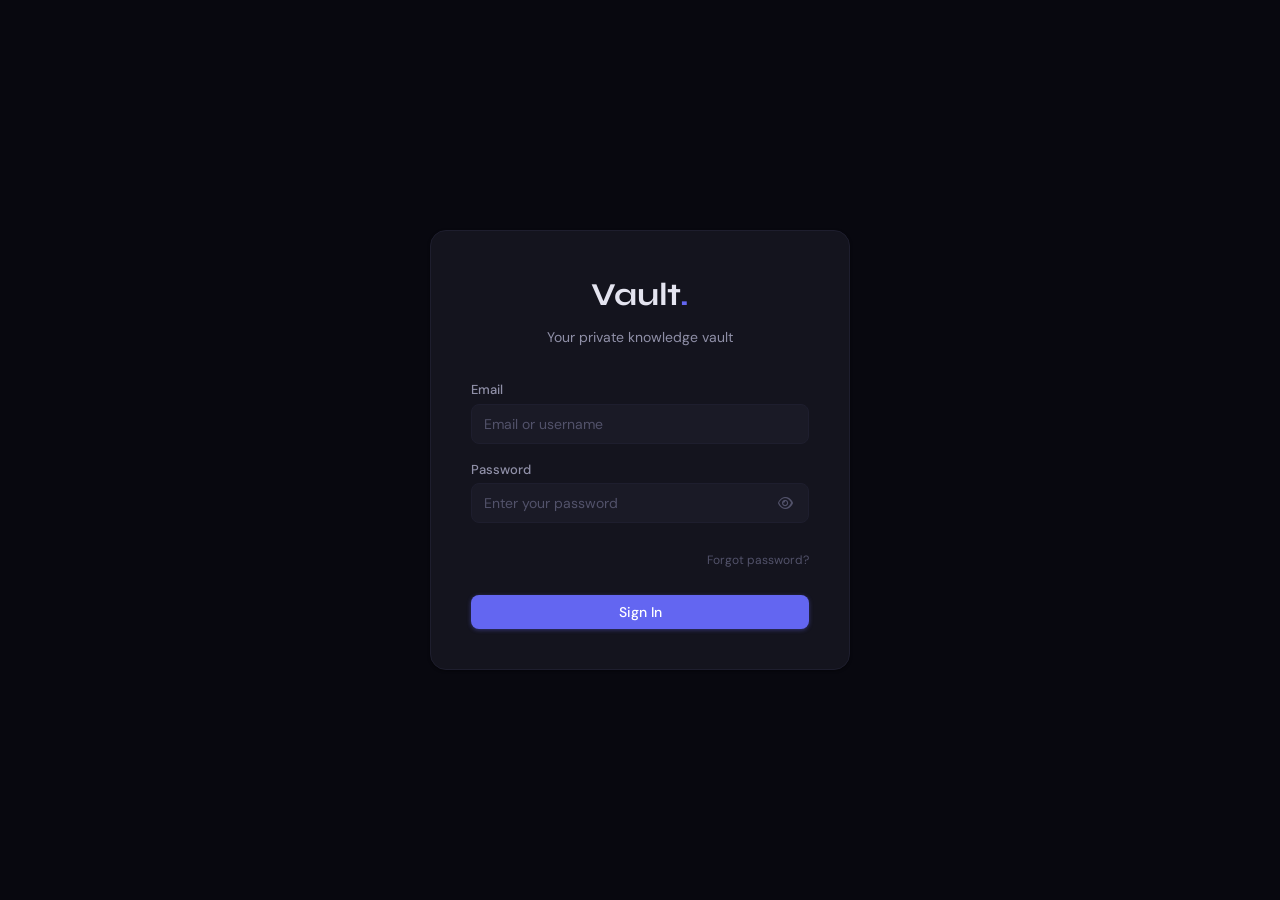
==== index.html @ 1253b1e6 "🎉 Initial commit: AI Bookmark Vault - Cloudflare Worker backend with JWT auth, D1 database, AI proce" ====
<!DOCTYPE html>
<html lang="en" data-theme="dark">
<head>
  <meta charset="UTF-8" />
  <meta name="viewport" content="width=device-width, initial-scale=1.0" />
  <title>Vault — Sign In</title>

  <!-- Font Awesome -->
  <link rel="stylesheet" href="https://cdnjs.cloudflare.com/ajax/libs/font-awesome/6.5.1/css/all.min.css" />

  <!-- AOS CSS -->
  <link rel="stylesheet" href="https://unpkg.com/aos@2.3.1/dist/aos.css" />

  <!-- Custom Styles -->
  <link rel="stylesheet" href="css/styles.css" />

  <!-- Google Fonts -->
  <style>
    @import url('https://fonts.googleapis.com/css2?family=Syne:wght@400;500;600;700;800&family=DM+Sans:ital,wght@0,400;0,500;0,700;1,400&family=JetBrains+Mono:wght@400&display=swap');

    .spinner {
      width: 18px;
      height: 18px;
      border: 2px solid rgba(255, 255, 255, 0.3);
      border-top-color: white;
      border-radius: 50%;
      animation: spin 0.6s linear infinite;
    }

    @keyframes spin {
      to { transform: rotate(360deg); }
    }

    @keyframes shake {
      0%, 100% { transform: translateX(0); }
      10%, 30%, 50%, 70%, 90% { transform: translateX(-5px); }
      20%, 40%, 60%, 80% { transform: translateX(5px); }
    }

    .shake {
      animation: shake 0.5s ease-in-out;
    }

    .input-wrapper {
      position: relative;
    }
  </style>
</head>
<body class="login-page">
  <div class="login-card" data-aos="fade-up" data-aos-duration="600">
    <!-- Logo -->
    <div class="login-logo">
      <div class="logo-text">
        Vault<span class="logo-dot">.</span>
      </div>
      <p class="logo-sub">Your private knowledge vault</p>
    </div>

    <!-- Error Message -->
    <div id="errorMessage" class="login-error">
      <i class="fas fa-exclamation-circle"></i>
      <span id="errorText"></span>
    </div>

    <!-- Login Form -->
    <form id="loginForm" autocomplete="on">
      <!-- Email -->
      <div class="mb-4">
        <label for="email" class="form-label">Email</label>
        <input
          type="text"
          id="email"
          class="form-input"
          placeholder="Email or username"
          autocomplete="email"
          required
        />
      </div>

      <!-- Password -->
      <div class="mb-6">
        <label for="password" class="form-label">Password</label>
        <div class="input-wrapper">
          <input
            type="password"
            id="password"
            class="form-input"
            style="padding-right: 40px;"
            placeholder="Enter your password"
            autocomplete="current-password"
            required
          />
          <button type="button" class="password-toggle" id="togglePassword" tabindex="-1"
            style="position: absolute; right: 12px; top: 50%; transform: translateY(-50%); background: none; border: none; color: var(--text-muted); cursor: pointer; padding: 4px; transition: color 0.2s;">
            <i class="far fa-eye" id="toggleIcon"></i>
          </button>
        </div>
      </div>

      <!-- Forgot Password -->
      <div class="text-right mb-6">
        <a href="#" class="form-helper" style="text-decoration: none; color: var(--text-muted); transition: color 0.2s;">
          Forgot password?
        </a>
      </div>

      <!-- Submit Button -->
      <button type="submit" id="loginBtn" class="btn-primary w-full" style="justify-content: center;">
        <span id="btnText">Sign In</span>
        <span id="btnSpinner" class="spinner" style="display: none;"></span>
      </button>
    </form>
  </div>

  <!-- AOS JS -->
  <script src="https://unpkg.com/aos@2.3.1/dist/aos.js"></script>
  <script>
    AOS.init();
  </script>

  <!-- API Base URL -->
  <script>window.API_BASE = 'https://bookmark-vault-worker.mdshah1994.workers.dev';</script>

  <!-- API Client -->
  <script src="js/api.js"></script>

  <!-- Auth Module -->
  <script src="js/auth.js"></script>

  <!-- Auth Script -->
  <script>
    // Theme init
    const savedTheme = localStorage.getItem('vault_theme') || 'dark';
    document.documentElement.setAttribute('data-theme', savedTheme);

    // If already logged in, redirect to dashboard
    if (localStorage.getItem('vault_token')) {
      window.location.href = '/dashboard.html';
    }

    // DOM Elements
    const form = document.getElementById('loginForm');
    const emailInput = document.getElementById('email');
    const passwordInput = document.getElementById('password');
    const loginBtn = document.getElementById('loginBtn');
    const btnText = document.getElementById('btnText');
    const btnSpinner = document.getElementById('btnSpinner');
    const errorMessage = document.getElementById('errorMessage');
    const errorText = document.getElementById('errorText');
    const toggleBtn = document.getElementById('togglePassword');
    const toggleIcon = document.getElementById('toggleIcon');

    // Password show/hide toggle
    toggleBtn.addEventListener('click', () => {
      const isPassword = passwordInput.type === 'password';
      passwordInput.type = isPassword ? 'text' : 'password';
      toggleIcon.className = isPassword ? 'far fa-eye-slash' : 'far fa-eye';
    });

    // Show error with shake animation
    function showError(msg) {
      errorText.textContent = msg;
      errorMessage.classList.add('visible');
      const loginCard = document.querySelector('.login-card');
      loginCard.classList.remove('shake');
      // Force reflow
      void loginCard.offsetWidth;
      loginCard.classList.add('shake');
    }

    function hideError() {
      errorMessage.classList.remove('visible');
      document.querySelector('.login-card').classList.remove('shake');
    }

    // Set loading state
    function setLoading(loading) {
      loginBtn.disabled = loading;
      btnText.textContent = loading ? 'Signing in...' : 'Sign In';
      btnSpinner.style.display = loading ? 'inline-block' : 'none';
    }

    // Form submit
    form.addEventListener('submit', async (e) => {
      e.preventDefault();
      hideError();

      const email = emailInput.value.trim();
      const password = passwordInput.value;

      // Validate
      if (!email || !password) {
        showError('Please enter both email and password.');
        return;
      }

      setLoading(true);

      try {
        await login(email, password);
        window.location.href = '/dashboard.html';
      } catch (err) {
        showError(err.message || 'Login failed. Please try again.');
      } finally {
        setLoading(false);
      }
    });
  </script>
</body>
</html>
---- css/styles.css ----
/* ============================================================
   AI Bookmark Vault — Complete Design System
   Inspired by Linear · Raycast · Vercel Dashboard · Notion
   ============================================================ */

/* ── Google Fonts ─────────────────────────────────────── */
@import url('https://fonts.googleapis.com/css2?family=Syne:wght@400;500;600;700;800&family=DM+Sans:ital,wght@0,400;0,500;0,700;1,400&family=JetBrains+Mono:wght@400&display=swap');

/* ── CSS Custom Properties (Dark Mode - Default) ─────── */
:root {
  /* Backgrounds */
  --bg-page: #08080f;
  --bg-surface: #0f0f17;
  --bg-card: #14141e;
  --bg-elevated: #1a1a26;

  /* Borders */
  --border-subtle: #1e1e2e;
  --border-medium: #2a2a3e;

  /* Text */
  --text-primary: #e4e4f0;
  --text-secondary: #9090a8;
  --text-muted: #52526a;

  /* Accent */
  --accent: #6366f1;
  --accent-hover: #4f46e5;
  --accent-glow: rgba(99, 102, 241, 0.15);

  /* Semantic */
  --success: #22c55e;
  --warning: #f59e0b;
  --danger: #ef4444;
  --info: #38bdf8;

  /* Shadows */
  --card-shadow: 0 1px 3px rgba(0, 0, 0, 0.4);
  --card-shadow-hover: 0 4px 16px rgba(0, 0, 0, 0.5);
  --modal-shadow: 0 20px 60px rgba(0, 0, 0, 0.6);

  /* Typography */
  --font-display: 'Syne', sans-serif;
  --font-body: 'DM Sans', sans-serif;
  --font-mono: 'JetBrains Mono', monospace;

  /* Transitions */
  --transition-fast: 150ms ease;
  --transition-base: 200ms ease;
  --transition-slow: 300ms ease;
}

/* ── Light Mode ──────────────────────────────────────── */
[data-theme="light"] {
  --bg-page: #f5f5f8;
  --bg-surface: #ffffff;
  --bg-card: #ffffff;
  --bg-elevated: #f0f0f5;

  --border-subtle: #e2e2ec;
  --border-medium: #d0d0de;

  --text-primary: #0f0f1a;
  --text-secondary: #4a4a60;
  --text-muted: #9090a8;

  --accent: #5254e0;
  --accent-hover: #4338ca;
  --accent-glow: rgba(82, 84, 224, 0.10);

  --success: #16a34a;
  --warning: #d97706;
  --danger: #dc2626;

  --card-shadow: 0 1px 3px rgba(0, 0, 0, 0.08);
  --card-shadow-hover: 0 4px 16px rgba(0, 0, 0, 0.12);
  --modal-shadow: 0 20px 60px rgba(0, 0, 0, 0.15);
}

[data-theme="light"] .sidebar {
  box-shadow: 2px 0 8px rgba(0, 0, 0, 0.06);
}

/* ── Global Reset & Base ─────────────────────────────── */
*, *::before, *::after {
  margin: 0;
  padding: 0;
  box-sizing: border-box;
}

html {
  scroll-behavior: smooth;
}

body {
  font-family: var(--font-body);
  background: var(--bg-page);
  color: var(--text-primary);
  min-height: 100vh;
  overflow-x: hidden;
  line-height: 1.5;
  transition: background-color var(--transition-slow),
              color var(--transition-slow),
              border-color var(--transition-slow);
}

/* ── Custom Scrollbar ────────────────────────────────── */
::-webkit-scrollbar { width: 6px; height: 6px; }
::-webkit-scrollbar-track { background: transparent; }
::-webkit-scrollbar-thumb {
  background: rgba(99, 102, 241, 0.3);
  border-radius: 99px;
}
::-webkit-scrollbar-thumb:hover {
  background: rgba(99, 102, 241, 0.5);
}

[data-theme="light"] ::-webkit-scrollbar-thumb {
  background: rgba(0, 0, 0, 0.15);
}
[data-theme="light"] ::-webkit-scrollbar-thumb:hover {
  background: rgba(0, 0, 0, 0.25);
}

/* ── Selection ───────────────────────────────────────── */
::selection {
  background: var(--accent-glow);
  color: var(--text-primary);
}

/* ── Focus ───────────────────────────────────────────── */
*:focus-visible {
  outline: 2px solid var(--accent);
  outline-offset: 2px;
}

/* ── Smooth transitions on color properties ──────────── */
body, .sidebar, .top-bar, .bookmark-card,
.modal-content, .stat-card, .settings-card,
.tag-pill,
.form-input, .ai-search-input, .chat-message,
.settings-row, .radio-option, .search-highlight,
.kbd-hint, .empty-state, .login-card {
  transition: background-color var(--transition-slow),
              color var(--transition-slow),
              border-color var(--transition-slow),
              box-shadow var(--transition-slow);
}

/* ═══════════════════════════════════════════════════════
   SIDEBAR
   ═══════════════════════════════════════════════════════ */
.sidebar {
  position: fixed;
  left: 0;
  top: 0;
  bottom: 0;
  width: 240px;
  background: var(--bg-surface);
  border-right: 1px solid var(--border-subtle);
  display: flex;
  flex-direction: column;
  z-index: 50;
  transition: transform 0.3s cubic-bezier(0.4, 0, 0.2, 1),
              background-color var(--transition-slow),
              border-color var(--transition-slow);
}

.sidebar-logo {
  font-family: var(--font-display);
  font-weight: 700;
  font-size: 20px;
  color: var(--text-primary);
  padding: 24px 20px 16px;
  display: flex;
  align-items: center;
  gap: 10px;
}

.sidebar-logo .accent-dot {
  color: var(--accent);
}

.sidebar-nav {
  flex: 1;
  padding: 0 8px;
  display: flex;
  flex-direction: column;
  gap: 2px;
  overflow-y: auto;
}

.nav-section-label {
  font-family: var(--font-body);
  font-size: 11px;
  font-weight: 600;
  color: var(--text-muted);
  text-transform: uppercase;
  letter-spacing: 0.08em;
  padding: 16px 12px 4px;
}

.nav-item {
  display: flex;
  align-items: center;
  gap: 10px;
  height: 36px;
  padding: 0 12px;
  border-radius: 8px;
  color: var(--text-muted);
  cursor: pointer;
  transition: all var(--transition-fast);
  font-size: 14px;
  font-weight: 400;
  font-family: var(--font-body);
  border: none;
  background: none;
  width: 100%;
  text-align: left;
  position: relative;
}

.nav-item:hover {
  background: var(--bg-elevated);
  color: var(--text-secondary);
}

.nav-item.active {
  background: var(--accent-glow);
  color: var(--accent);
  border-left: 2px solid var(--accent);
  border-radius: 8px 0 0 8px;
  padding-left: 10px;
}

.nav-item i {
  width: 16px;
  text-align: center;
  font-size: 16px;
}

.sidebar-footer {
  padding: 16px;
  border-top: 1px solid var(--border-subtle);
  display: flex;
  flex-direction: column;
  gap: 8px;
  transition: border-color var(--transition-slow);
}

.sidebar-user {
  font-size: 14px;
  color: var(--text-secondary);
  white-space: nowrap;
  overflow: hidden;
  text-overflow: ellipsis;
}

.btn-logout {
  display: flex;
  align-items: center;
  gap: 8px;
  color: var(--text-muted);
  font-size: 14px;
  font-family: var(--font-body);
  cursor: pointer;
  transition: color var(--transition-fast);
  background: none;
  border: none;
  padding: 4px 0;
}

.btn-logout:hover { color: var(--danger); }

.theme-toggle {
  display: flex;
  align-items: center;
  justify-content: center;
  width: 32px;
  height: 32px;
  border-radius: 8px;
  background: transparent;
  border: none;
  color: var(--text-muted);
  cursor: pointer;
  transition: all var(--transition-fast);
  font-size: 16px;
}

.theme-toggle:hover {
  background: var(--bg-elevated);
  color: var(--text-primary);
}

.theme-toggle.active {
  background: var(--accent-glow);
  color: var(--accent);
}

.theme-toggle-row {
  display: flex;
  align-items: center;
  justify-content: space-between;
  padding: 4px 0;
}

/* ═══════════════════════════════════════════════════════
   MAIN CONTENT AREA
   ═══════════════════════════════════════════════════════ */
.main-area {
  margin-left: 240px;
  min-height: 100vh;
  display: flex;
  flex-direction: column;
}

.top-bar {
  position: sticky;
  top: 0;
  z-index: 40;
  background: var(--bg-page);
  border-bottom: 1px solid var(--border-subtle);
  padding: 0 24px;
  height: 64px;
  display: flex;
  align-items: center;
  justify-content: space-between;
  gap: 16px;
  transition: background-color var(--transition-slow),
              border-color var(--transition-slow);
}

.page-title {
  font-family: var(--font-display);
  font-weight: 600;
  font-size: 20px;
  color: var(--text-primary);
  white-space: nowrap;
}

.content-area {
  flex: 1;
  padding: 24px;
  max-width: 1400px;
  width: 100%;
  margin: 0 auto;
}

/* ═══════════════════════════════════════════════════════
   GLOBAL SEARCH BAR
   ═══════════════════════════════════════════════════════ */
.search-bar {
  flex: 1;
  max-width: 40%;
  position: relative;
}

.search-bar input {
  width: 100%;
  height: 48px;
  background: var(--bg-elevated);
  border: 1px solid var(--border-subtle);
  border-radius: 12px;
  padding: 0 16px 0 44px;
  color: var(--text-primary);
  font-size: 15px;
  font-family: var(--font-body);
  outline: none;
  transition: all var(--transition-fast);
}

.search-bar input:focus {
  border-color: var(--accent);
  box-shadow: 0 0 0 3px var(--accent-glow);
}

.search-bar input::placeholder {
  color: var(--text-muted);
}

.search-bar .search-icon {
  position: absolute;
  left: 16px;
  top: 50%;
  transform: translateY(-50%);
  color: var(--text-muted);
  font-size: 16px;
  pointer-events: none;
}

.kbd-hint {
  position: absolute;
  right: 12px;
  top: 50%;
  transform: translateY(-50%);
  color: var(--text-muted);
  font-size: 11px;
  font-family: var(--font-body);
  padding: 2px 6px;
  border-radius: 4px;
  border: 1px solid var(--border-subtle);
  background: var(--bg-card);
  pointer-events: none;
  transition: opacity var(--transition-fast);
}

.search-bar input:focus ~ .kbd-hint {
  opacity: 0;
}

/* ═══════════════════════════════════════════════════════
   MOBILE SEARCH BAR (inside search-view)
   ═══════════════════════════════════════════════════════ */
.mobile-search-bar {
  position: relative;
  margin-bottom: 16px;
}

.mobile-search-bar input {
  width: 100%;
  height: 48px;
  background: var(--bg-elevated);
  border: 1px solid var(--border-subtle);
  border-radius: 12px;
  padding: 0 16px 0 44px;
  color: var(--text-primary);
  font-size: 15px;
  font-family: var(--font-body);
  outline: none;
  transition: all var(--transition-fast);
}

.mobile-search-bar input:focus {
  border-color: var(--accent);
  box-shadow: 0 0 0 3px var(--accent-glow);
}

.mobile-search-bar input::placeholder {
  color: var(--text-muted);
}

.mobile-search-bar .search-icon {
  position: absolute;
  left: 16px;
  top: 50%;
  transform: translateY(-50%);
  color: var(--text-muted);
  font-size: 16px;
  pointer-events: none;
}

/* ═══════════════════════════════════════════════════════
   BUTTONS
   ═══════════════════════════════════════════════════════ */
.btn-primary {
  background: var(--accent);
  color: white;
  border: none;
  border-radius: 8px;
  padding: 8px 16px;
  font-size: 14px;
  font-weight: 500;
  font-family: var(--font-body);
  cursor: pointer;
  transition: all var(--transition-fast);
  display: inline-flex;
  align-items: center;
  gap: 8px;
  white-space: nowrap;
  box-shadow: 0 1px 4px rgba(99, 102, 241, 0.4);
}

.btn-primary:hover {
  background: var(--accent-hover);
  box-shadow: 0 2px 8px rgba(99, 102, 241, 0.5);
}

.btn-primary:active {
  background: #4338ca;
}

.btn-primary:disabled {
  opacity: 0.6;
  cursor: not-allowed;
  transform: none !important;
}

.btn-secondary {
  background: transparent;
  color: var(--text-secondary);
  border: 1px solid var(--border-medium);
  border-radius: 8px;
  padding: 8px 16px;
  font-size: 14px;
  font-weight: 500;
  font-family: var(--font-body);
  cursor: pointer;
  transition: all var(--transition-fast);
  display: inline-flex;
  align-items: center;
  gap: 8px;
}

.btn-secondary:hover {
  background: var(--bg-elevated);
  color: var(--text-primary);
}

.btn-danger {
  background: rgba(239, 68, 68, 0.12);
  border: 1px solid rgba(239, 68, 68, 0.3);
  color: var(--danger);
  border-radius: 8px;
  padding: 8px 16px;
  font-size: 14px;
  font-weight: 500;
  font-family: var(--font-body);
  cursor: pointer;
  transition: all var(--transition-fast);
  display: inline-flex;
  align-items: center;
  gap: 8px;
}

.btn-danger:hover {
  background: rgba(239, 68, 68, 0.2);
}

.btn-icon {
  width: 32px;
  height: 32px;
  border-radius: 8px;
  background: transparent;
  border: none;
  color: var(--text-muted);
  cursor: pointer;
  transition: all var(--transition-fast);
  display: inline-flex;
  align-items: center;
  justify-content: center;
  font-size: 14px;
}

.btn-icon:hover {
  background: var(--bg-elevated);
  color: var(--text-primary);
}

.btn-icon.active {
  background: var(--accent-glow);
  color: var(--accent);
}

/* ═══════════════════════════════════════════════════════
   INPUT FIELDS
   ═══════════════════════════════════════════════════════ */
.form-input {
  width: 100%;
  background: var(--bg-elevated);
  border: 1px solid var(--border-subtle);
  border-radius: 8px;
  padding: 10px 12px;
  color: var(--text-primary);
  font-size: 14px;
  font-family: var(--font-body);
  outline: none;
  transition: all var(--transition-fast);
}

.form-input:focus {
  border-color: var(--accent);
  box-shadow: 0 0 0 3px var(--accent-glow);
}

.form-input::placeholder {
  color: var(--text-muted);
}

textarea.form-input {
  resize: vertical;
  min-height: 80px;
}

.form-label {
  display: block;
  font-size: 13px;
  font-weight: 500;
  color: var(--text-secondary);
  margin-bottom: 4px;
  font-family: var(--font-body);
}

.form-error {
  font-size: 12px;
  color: var(--danger);
  margin-top: 4px;
  font-family: var(--font-body);
}

.form-helper {
  font-size: 12px;
  color: var(--text-muted);
  margin-top: 4px;
  font-family: var(--font-body);
}

/* ═══════════════════════════════════════════════════════
   BOOKMARK CARDS
   ═══════════════════════════════════════════════════════ */
.bookmark-card {
  background: var(--bg-card);
  border: 1px solid var(--border-subtle);
  border-radius: 12px;
  padding: 16px;
  padding-top: 20px;
  transition: all var(--transition-base);
  cursor: pointer;
  box-shadow: var(--card-shadow);
  display: flex;
  flex-direction: column;
  gap: 0;
  position: relative;
  /* Fixed card height - content scrolls internally if needed */
  height: 320px;
  overflow: hidden;
}

.card-body-fixed {
  flex: 1;
  overflow: hidden;
  min-height: 0;
}

.bookmark-card .bookmark-summary {
  display: -webkit-box;
  -webkit-line-clamp: 3;
  -webkit-box-orient: vertical;
  overflow: hidden;
}

.bookmark-card .bookmark-title {
  max-height: 1.4em;
}

@media (max-width: 768px) {
  .bookmark-card {
    height: 300px;
  }
}

.bookmark-card:hover {
  transform: translateY(-2px);
  border-color: rgba(99, 102, 241, 0.4);
  box-shadow: var(--card-shadow-hover);
}

[data-theme="light"] .bookmark-card:hover {
  border-color: rgba(82, 84, 224, 0.4);
  box-shadow: var(--card-shadow-hover);
}

.bookmark-favicon {
  width: 16px;
  height: 16px;
  border-radius: 4px;
  flex-shrink: 0;
}

.favicon-wrapper {
  position: relative;
  width: 16px;
  height: 16px;
  flex-shrink: 0;
}

.favicon-fallback {
  width: 16px;
  height: 16px;
  border-radius: 4px;
  background: var(--accent-glow);
  color: var(--accent);
  font-size: 9px;
  font-weight: 600;
  font-family: var(--font-body);
  display: inline-flex;
  align-items: center;
  justify-content: center;
  flex-shrink: 0;
  text-transform: uppercase;
  line-height: 1;
}

.bookmark-card-top {
  display: flex;
  align-items: flex-start;
  gap: 10px;
  padding-left: 20px;
}

.bookmark-title-row {
  flex: 1;
  min-width: 0;
  display: flex;
  align-items: center;
  gap: 6px;
}

.bookmark-title {
  font-size: 15px;
  font-weight: 500;
  font-family: var(--font-body);
  color: var(--text-primary);
  white-space: nowrap;
  overflow: hidden;
  text-overflow: ellipsis;
  flex: 1;
  min-width: 0;
}

.bookmark-url {
  font-family: var(--font-mono);
  font-size: 11px;
  font-weight: 400;
  color: var(--text-muted);
  white-space: nowrap;
  overflow: hidden;
  text-overflow: ellipsis;
  margin-top: 2px;
}

.favorite-star {
  flex-shrink: 0;
  cursor: pointer;
  transition: all var(--transition-fast);
  font-size: 14px;
  padding: 2px;
}

.favorite-star:hover {
  transform: scale(1.2);
}

@media (max-width: 768px) {
  .favorite-star {
    font-size: 16px;
    padding: 4px;
  }
}

.card-divider {
  border: none;
  height: 1px;
  background: var(--border-subtle);
  opacity: 0.6;
  margin: 10px 0;
}

.bookmark-summary {
  font-size: 13px;
  font-weight: 400;
  font-family: var(--font-body);
  color: var(--text-secondary);
  display: -webkit-box;
  -webkit-line-clamp: 2;
  -webkit-box-orient: vertical;
  overflow: hidden;
  line-height: 1.5;
}

.bookmark-notes-preview {
  font-size: 12px;
  font-weight: 400;
  font-style: italic;
  font-family: var(--font-body);
  color: var(--text-secondary);
  white-space: nowrap;
  overflow: hidden;
  text-overflow: ellipsis;
}

.tags-row {
  display: flex;
  align-items: center;
  gap: 6px;
  flex-wrap: wrap;
}

.tag-pill {
  display: inline-flex;
  align-items: center;
  padding: 3px 10px;
  border-radius: 99px;
  font-size: 11px;
  font-weight: 600;
  font-family: var(--font-body);
  background: rgba(99, 102, 241, 0.18);
  color: var(--accent);
  border: 1px solid rgba(99, 102, 241, 0.4);
  letter-spacing: 0.02em;
}

[data-theme="light"] .tag-pill {
  background: rgba(82, 84, 224, 0.12);
  border-color: rgba(82, 84, 224, 0.3);
}

.tags-section-label {
  font-size: 10px;
  font-weight: 600;
  font-family: var(--font-body);
  color: var(--text-muted);
  text-transform: uppercase;
  letter-spacing: 0.06em;
  margin-bottom: 4px;
}

.tag-more {
  font-size: 11px;
  color: var(--text-muted);
  font-family: var(--font-body);
}

.card-actions {
  display: flex;
  align-items: center;
  gap: 10px;
  /* Always visible - no hover dependency */
}

.card-action-btn {
  background: none;
  border: none;
  color: var(--text-muted);
  cursor: pointer;
  font-size: 12px;
  padding: 4px 6px;
  transition: color var(--transition-fast);
  font-family: var(--font-body);
  display: inline-flex;
  align-items: center;
  gap: 4px;
  border-radius: 4px;
}

.card-action-btn:hover {
  background: var(--bg-elevated);
  color: var(--text-primary);
}

.card-action-btn.danger:hover {
  color: var(--danger);
}

.card-action-btn.warning:hover {
  color: var(--warning);
}

.card-footer {
  display: flex;
  align-items: center;
  justify-content: space-between;
  margin-top: auto;
}

.card-footer .card-actions {
  display: flex;
  align-items: center;
  gap: 6px;
}

.card-timestamp {
  font-size: 11px;
  font-weight: 400;
  font-family: var(--font-body);
  color: var(--text-muted);
}

/* ═══════════════════════════════════════════════════════
   AI STATUS BADGES
   ═══════════════════════════════════════════════════════ */
.ai-badge {
  display: inline-flex;
  align-items: center;
  gap: 4px;
  font-size: 11px;
  font-family: var(--font-body);
  font-weight: 500;
  padding: 2px 8px;
  border-radius: 99px;
}

.ai-badge-pending {
  background: rgba(245, 158, 11, 0.12);
  color: var(--warning);
}

.ai-badge-processing {
  background: rgba(56, 189, 248, 0.12);
  color: var(--info);
}

.ai-badge-processing .pulse-dot {
  width: 6px;
  height: 6px;
  border-radius: 50%;
  background: var(--info);
  animation: pulse-dot 1s ease-in-out infinite;
}

@keyframes pulse-dot {
  0%, 100% { opacity: 1; }
  50% { opacity: 0.3; }
}

.ai-badge-completed {
  display: none;
}

.ai-badge-failed {
  background: rgba(239, 68, 68, 0.12);
  color: var(--danger);
}

.ai-badge-failed .retry-btn {
  cursor: pointer;
  margin-left: 2px;
  transition: transform var(--transition-fast);
}

.ai-badge-failed .retry-btn:hover {
  transform: scale(1.2);
}

/* ═══════════════════════════════════════════════════════
   STATS CARDS
   ═══════════════════════════════════════════════════════ */
.stats-bar {
  display: grid;
  grid-template-columns: repeat(4, 1fr);
  gap: 16px;
  margin-bottom: 24px;
}

@media (max-width: 768px) {
  .stats-bar {
    grid-template-columns: repeat(2, 1fr);
  }
}

.stat-card {
  background: var(--bg-card);
  border: 1px solid var(--border-subtle);
  border-radius: 12px;
  padding: 20px;
  transition: border-color var(--transition-base);
  box-shadow: var(--card-shadow);
}

.stat-card:hover {
  border-color: rgba(99, 102, 241, 0.3);
}

.stat-value {
  font-family: var(--font-display);
  font-size: 28px;
  font-weight: 700;
  color: var(--text-primary);
  line-height: 1.2;
}

.stat-label {
  font-size: 13px;
  color: var(--text-secondary);
  margin-top: 4px;
  font-family: var(--font-body);
}

/* ═══════════════════════════════════════════════════════
   CARD GRID
   ═══════════════════════════════════════════════════════ */
.bookmark-grid {
  display: grid;
  grid-template-columns: repeat(3, 1fr);
  gap: 16px;
}

@media (max-width: 1024px) {
  .bookmark-grid {
    grid-template-columns: repeat(2, 1fr);
  }
}

@media (max-width: 768px) {
  .bookmark-grid {
    grid-template-columns: 1fr;
  }
}

@media (min-width: 1440px) {
  .bookmark-grid {
    grid-template-columns: repeat(4, 1fr);
  }
}

/* ═══════════════════════════════════════════════════════
   MODAL
   ═══════════════════════════════════════════════════════ */
.modal-overlay {
  position: fixed;
  inset: 0;
  background: rgba(0, 0, 0, 0.6);
  backdrop-filter: blur(4px);
  z-index: 100;
  display: none;
  align-items: center;
  justify-content: center;
  padding: 16px;
}

[data-theme="light"] .modal-overlay {
  background: rgba(0, 0, 0, 0.3);
}

.modal-overlay.open {
  display: flex;
}

.modal-overlay.open .modal-content {
  animation: modal-enter 200ms ease-out forwards;
}

.modal-overlay.closing .modal-content {
  animation: modal-exit 150ms ease-in forwards;
}

@keyframes modal-enter {
  from { opacity: 0; transform: scale(0.96); }
  to { opacity: 1; transform: scale(1); }
}

@keyframes modal-exit {
  from { opacity: 1; transform: scale(1); }
  to { opacity: 0; transform: scale(0.96); }
}

.modal-content {
  background: var(--bg-card);
  border: 1px solid var(--border-subtle);
  border-radius: 16px;
  padding: 24px;
  width: 100%;
  max-width: 480px;
  max-height: 90vh;
  overflow-y: auto;
  box-shadow: var(--modal-shadow);
}

.modal-header {
  display: flex;
  align-items: center;
  justify-content: space-between;
  margin-bottom: 20px;
}

.modal-title {
  font-family: var(--font-display);
  font-size: 18px;
  font-weight: 600;
  color: var(--text-primary);
}

.modal-close {
  background: none;
  border: none;
  color: var(--text-muted);
  cursor: pointer;
  font-size: 20px;
  padding: 4px;
  transition: color var(--transition-fast);
  line-height: 1;
}

.modal-close:hover {
  color: var(--text-primary);
}

.modal-actions {
  display: flex;
  justify-content: flex-end;
  gap: 8px;
  margin-top: 20px;
}

/* ═══════════════════════════════════════════════════════
   TOAST NOTIFICATIONS
   ═══════════════════════════════════════════════════════ */
.toast-container {
  position: fixed;
  bottom: 16px;
  right: 16px;
  z-index: 200;
  display: flex;
  flex-direction: column;
  gap: 8px;
  pointer-events: none;
}

.toast {
  padding: 12px 16px;
  border-radius: 10px;
  font-size: 13px;
  font-family: var(--font-body);
  font-weight: 400;
  display: flex;
  align-items: center;
  gap: 10px;
  pointer-events: auto;
  max-width: 360px;
  width: fit-content;
  border: 1px solid;
  box-shadow: 0 4px 16px rgba(0, 0, 0, 0.3);
}

.toast.toast-enter {
  animation: toast-enter 250ms ease-out forwards;
}

.toast.toast-exit {
  animation: toast-exit 200ms ease-in forwards;
}

@keyframes toast-enter {
  from { transform: translateX(100%); opacity: 0; }
  to { transform: translateX(0); opacity: 1; }
}

@keyframes toast-exit {
  from { transform: translateX(0); opacity: 1; }
  to { transform: translateX(100%); opacity: 0; }
}

.toast-success {
  background: rgba(34, 197, 94, 0.12);
  border-color: rgba(34, 197, 94, 0.3);
  color: var(--text-primary);
}

.toast-success i { color: var(--success); }

.toast-error {
  background: rgba(239, 68, 68, 0.12);
  border-color: rgba(239, 68, 68, 0.3);
  color: var(--text-primary);
}

.toast-error i { color: var(--danger); }

.toast-info {
  background: rgba(56, 189, 248, 0.12);
  border-color: rgba(56, 189, 248, 0.3);
  color: var(--text-primary);
}

.toast-info i { color: var(--info); }

.toast-warning {
  background: rgba(245, 158, 11, 0.12);
  border-color: rgba(245, 158, 11, 0.3);
  color: var(--text-primary);
}

.toast-warning i { color: var(--warning); }

.toast-close {
  background: none;
  border: none;
  color: var(--text-muted);
  cursor: pointer;
  padding: 2px;
  margin-left: auto;
  font-size: 12px;
  transition: color var(--transition-fast);
}

.toast-close:hover {
  color: var(--text-primary);
}

/* ═══════════════════════════════════════════════════════
   AI SEARCH VIEW
   ═══════════════════════════════════════════════════════ */
.ai-search-input {
  width: 100%;
  height: 48px;
  background: var(--bg-elevated);
  border: 1px solid var(--border-subtle);
  border-radius: 12px;
  padding: 0 16px;
  color: var(--text-primary);
  font-size: 15px;
  font-family: var(--font-body);
  outline: none;
  transition: all var(--transition-fast);
}

.ai-search-input:focus {
  border-color: var(--accent);
  box-shadow: 0 0 0 3px var(--accent-glow);
}

.ai-search-input::placeholder {
  color: var(--text-muted);
}

.ai-search-bar {
  display: flex;
  gap: 12px;
  margin-bottom: 24px;
}

.ai-search-bar .ai-search-input {
  flex: 1;
}

/* ═══════════════════════════════════════════════════════
   CHAT (Ask My Bookmarks)
   ═══════════════════════════════════════════════════════ */
.chat-container {
  display: flex;
  flex-direction: column;
  height: calc(100vh - 280px);
  min-height: 400px;
}

.chat-area {
  flex: 1;
  overflow-y: auto;
  padding: 16px 0;
  display: flex;
  flex-direction: column;
  gap: 12px;
}

.chat-message {
  padding: 10px 14px;
  border-radius: 12px;
  line-height: 1.5;
  font-size: 14px;
  font-family: var(--font-body);
  max-width: 70%;
  word-wrap: break-word;
}

.chat-message.user {
  background: var(--accent);
  color: white;
  margin-left: auto;
  border-radius: 12px 12px 4px 12px;
}

.chat-message.ai {
  background: var(--bg-card);
  border: 1px solid var(--border-subtle);
  color: var(--text-primary);
  margin-right: auto;
  border-radius: 12px 12px 12px 4px;
  max-width: 85%;
}

.citation-pill {
  display: inline-flex;
  align-items: center;
  gap: 4px;
  padding: 2px 8px;
  border-radius: 99px;
  font-size: 12px;
  font-weight: 500;
  font-family: var(--font-body);
  background: var(--accent-glow);
  border: 1px solid rgba(99, 102, 241, 0.3);
  color: var(--accent);
  cursor: pointer;
  text-decoration: none;
  transition: background var(--transition-fast);
  margin: 1px;
}

.citation-pill:hover {
  background: rgba(99, 102, 241, 0.25);
}

.chat-input-bar {
  display: flex;
  gap: 8px;
  padding-top: 16px;
  border-top: 1px solid var(--border-subtle);
  align-items: center;
}

.chat-input-bar input {
  flex: 1;
  background: var(--bg-elevated);
  border: 1px solid var(--border-subtle);
  border-radius: 10px;
  padding: 12px 16px;
  color: var(--text-primary);
  font-size: 14px;
  font-family: var(--font-body);
  outline: none;
  transition: all var(--transition-fast);
}

.chat-input-bar input:focus {
  border-color: var(--accent);
  box-shadow: 0 0 0 3px var(--accent-glow);
}

.chat-input-bar input::placeholder {
  color: var(--text-muted);
}

.chat-send-btn {
  width: 36px;
  height: 36px;
  border-radius: 50%;
  background: var(--accent);
  border: none;
  color: white;
  cursor: pointer;
  transition: all var(--transition-fast);
  display: flex;
  align-items: center;
  justify-content: center;
  flex-shrink: 0;
}

.chat-send-btn:disabled {
  opacity: 0.4;
  cursor: not-allowed;
}

.chat-send-btn:hover:not(:disabled) {
  background: var(--accent-hover);
}

.typing-indicator {
  display: flex;
  gap: 4px;
  padding: 8px 0;
}

.typing-indicator span {
  width: 8px;
  height: 8px;
  background: var(--text-muted);
  border-radius: 50%;
  animation: typing-bounce 1.4s ease-in-out infinite;
}

.typing-indicator span:nth-child(2) { animation-delay: 0.2s; }
.typing-indicator span:nth-child(3) { animation-delay: 0.4s; }

@keyframes typing-bounce {
  0%, 60%, 100% { transform: translateY(0); }
  30% { transform: translateY(-6px); }
}

/* ═══════════════════════════════════════════════════════
   SKELETON LOADERS
   ═══════════════════════════════════════════════════════ */
.skeleton {
  background: linear-gradient(90deg, var(--bg-card) 25%, var(--bg-elevated) 50%, var(--bg-card) 75%);
  background-size: 200% 100%;
  animation: shimmer 1.5s infinite linear;
  border-radius: 8px;
}

[data-theme="light"] .skeleton {
  background: linear-gradient(90deg, #f0f0f5 25%, #e4e4ec 50%, #f0f0f5 75%);
  background-size: 200% 100%;
}

@keyframes shimmer {
  0% { background-position: 200% 0; }
  100% { background-position: -200% 0; }
}

.skeleton-card {
  height: 220px;
  border-radius: 12px;
  padding: 16px;
}

/* ═══════════════════════════════════════════════════════
   EMPTY STATES
   ═══════════════════════════════════════════════════════ */
.empty-state {
  text-align: center;
  padding: 48px 24px;
  display: flex;
  flex-direction: column;
  align-items: center;
  justify-content: center;
  grid-column: 1 / -1;
}

.empty-state-icon {
  width: 48px;
  height: 48px;
  color: var(--text-muted);
  opacity: 0.5;
  margin-bottom: 16px;
}

.empty-state h3 {
  font-family: var(--font-display);
  font-size: 18px;
  font-weight: 600;
  color: var(--text-secondary);
  margin-bottom: 8px;
}

.empty-state p {
  font-family: var(--font-body);
  font-size: 14px;
  color: var(--text-muted);
  max-width: 320px;
  margin: 0 auto 20px;
}

.empty-state .btn-primary {
  align-self: center;
}

/* ═══════════════════════════════════════════════════════
   TOGGLE SWITCH
   ═══════════════════════════════════════════════════════ */
.toggle-switch {
  position: relative;
  width: 36px;
  height: 20px;
  cursor: pointer;
  flex-shrink: 0;
}

.toggle-switch input {
  opacity: 0;
  width: 0;
  height: 0;
}

.toggle-slider {
  position: absolute;
  inset: 0;
  background: var(--bg-elevated);
  border: 1px solid var(--border-medium);
  border-radius: 10px;
  transition: all var(--transition-fast);
}

.toggle-slider::before {
  content: '';
  position: absolute;
  width: 16px;
  height: 16px;
  left: 1px;
  bottom: 1px;
  background: var(--text-muted);
  border-radius: 50%;
  transition: all var(--transition-fast);
}

.toggle-switch input:checked + .toggle-slider {
  background: var(--accent);
  border-color: var(--accent);
}

.toggle-switch input:checked + .toggle-slider::before {
  transform: translateX(16px);
  background: white;
}

[data-theme="light"] .toggle-slider {
  background: var(--border-medium);
}

[data-theme="light"] .toggle-slider::before {
  background: white;
  box-shadow: 0 1px 3px rgba(0, 0, 0, 0.2);
}

/* ═══════════════════════════════════════════════════════
   SETTINGS
   ═══════════════════════════════════════════════════════ */
.settings-section {
  margin-bottom: 32px;
}

.settings-section-title {
  font-family: var(--font-display);
  font-size: 14px;
  font-weight: 600;
  color: var(--text-muted);
  text-transform: uppercase;
  letter-spacing: 0.08em;
  margin-bottom: 12px;
}

.settings-card {
  background: var(--bg-card);
  border: 1px solid var(--border-subtle);
  border-radius: 12px;
  padding: 20px;
  box-shadow: var(--card-shadow);
}

.settings-row {
  display: flex;
  align-items: center;
  justify-content: space-between;
  padding: 12px 0;
}

.settings-row + .settings-row {
  border-top: 1px solid var(--border-subtle);
}

.settings-label {
  font-size: 14px;
  font-weight: 500;
  font-family: var(--font-body);
  color: var(--text-primary);
}

.settings-desc {
  font-size: 13px;
  color: var(--text-muted);
  margin-top: 2px;
  font-family: var(--font-body);
}

.radio-group {
  display: flex;
  flex-direction: column;
  gap: 8px;
}

.radio-option {
  display: flex;
  align-items: center;
  gap: 10px;
  cursor: pointer;
  padding: 8px 12px;
  border-radius: 8px;
  transition: background var(--transition-fast);
}

.radio-option:hover {
  background: var(--bg-elevated);
}

.radio-option input[type="radio"] {
  accent-color: var(--accent);
  width: 16px;
  height: 16px;
}

/* ═══════════════════════════════════════════════════════
   PROGRESS BAR
   ═══════════════════════════════════════════════════════ */
.progress-bar-wrapper {
  display: flex;
  align-items: center;
  gap: 12px;
}

.progress-bar-track {
  flex: 1;
  height: 8px;
  background: var(--bg-elevated);
  border-radius: 4px;
  overflow: hidden;
  border: 1px solid var(--border-subtle);
}

.progress-bar-fill {
  height: 100%;
  background: linear-gradient(90deg, var(--accent), #818cf8);
  border-radius: 4px;
  transition: width 0.4s ease;
  box-shadow: 0 0 8px var(--accent-glow);
}

.progress-bar-label {
  font-size: 13px;
  font-weight: 600;
  color: var(--text-secondary);
  font-family: var(--font-mono);
  white-space: nowrap;
  min-width: 60px;
  text-align: right;
}

.progress-status {
  font-size: 12px;
  color: var(--text-muted);
  margin-top: 6px;
  font-family: var(--font-body);
}

/* ═══════════════════════════════════════════════════════
   SEARCH HIGHLIGHT
   ═══════════════════════════════════════════════════════ */
.search-highlight {
  background: var(--accent-glow);
  color: var(--accent);
  padding: 0 2px;
  border-radius: 3px;
}

/* ═══════════════════════════════════════════════════════
   VIEW SYSTEM
   ═══════════════════════════════════════════════════════ */
.view { display: none; }
.view.active { display: block; }

/* ═══════════════════════════════════════════════════════
   NOT CONFIGURED BANNER
   ═══════════════════════════════════════════════════════ */
.not-configured-banner {
  background: var(--bg-card);
  border: 1px solid rgba(245, 158, 11, 0.3);
  border-radius: 12px;
  padding: 16px 20px;
  margin-bottom: 24px;
  display: none;
}

.not-configured-banner .banner-content {
  display: flex;
  align-items: center;
  gap: 12px;
}

.not-configured-banner .banner-icon {
  color: var(--warning);
  font-size: 16px;
}

.not-configured-banner .banner-text {
  font-size: 14px;
  color: var(--text-primary);
}

.not-configured-banner a {
  color: var(--accent);
  text-decoration: underline;
}

/* ═══════════════════════════════════════════════════════
   MOBILE OVERLAY
   ═══════════════════════════════════════════════════════ */
.mobile-overlay {
  display: none;
  position: fixed;
  inset: 0;
  background: rgba(0, 0, 0, 0.5);
  z-index: 45;
}

.mobile-overlay.open {
  display: block;
}

.hamburger {
  display: none;
  background: none;
  border: none;
  color: var(--text-primary);
  font-size: 20px;
  cursor: pointer;
  padding: 4px;
}

/* ═══════════════════════════════════════════════════════
   LOAD MORE CONTAINER
   ═══════════════════════════════════════════════════════ */
.load-more-container {
  text-align: center;
  margin-top: 24px;
}

/* ═══════════════════════════════════════════════════════
   RESPONSIVE
   ═══════════════════════════════════════════════════════ */
@media (max-width: 768px) {
  .sidebar {
    transform: translateX(-100%);
  }

  .sidebar.open {
    transform: translateX(0);
  }

  .main-area {
    margin-left: 0;
  }

  .hamburger {
    display: block;
  }

  .search-bar {
    max-width: none;
    display: none;
  }

  .top-bar {
    padding: 0 16px;
    height: 56px;
  }

  .content-area {
    padding: 16px;
  }

  .stats-bar {
    grid-template-columns: repeat(2, 1fr);
    gap: 12px;
  }

  .mobile-search-bar {
    display: flex;
  }
}

@media (min-width: 769px) {
  .mobile-search-bar {
    display: none;
  }
}

@media (min-width: 1440px) {
  .content-area {
    padding: 24px 32px;
  }
}

/* ═══════════════════════════════════════════════════════
   LOGIN PAGE
   ═══════════════════════════════════════════════════════ */
.login-page {
  display: flex;
  align-items: center;
  justify-content: center;
  min-height: 100vh;
  padding: 16px;
}

.login-card {
  background: var(--bg-card);
  border: 1px solid var(--border-subtle);
  border-radius: 16px;
  padding: 40px;
  width: 100%;
  max-width: 420px;
  transition: border-color var(--transition-slow);
  box-shadow: var(--card-shadow);
}

.login-card:focus-within {
  border-color: var(--accent);
}

.login-logo {
  text-align: center;
  margin-bottom: 32px;
}

.login-logo .logo-text {
  font-family: var(--font-display);
  font-weight: 700;
  font-size: 32px;
  color: var(--text-primary);
}

.login-logo .logo-dot {
  color: var(--accent);
}

.login-logo .logo-sub {
  font-family: var(--font-body);
  font-size: 14px;
  color: var(--text-secondary);
  margin-top: 8px;
}

.login-error {
  background: rgba(239, 68, 68, 0.1);
  border: 1px solid rgba(239, 68, 68, 0.3);
  border-radius: 8px;
  padding: 12px 16px;
  color: var(--danger);
  font-size: 14px;
  display: none;
  margin-bottom: 16px;
}

.login-error.visible {
  display: flex;
  align-items: center;
  gap: 8px;
}

/* ═══════════════════════════════════════════════════════
   UTILITIES
   ═══════════════════════════════════════════════════════ */
.flex { display: flex; }
.flex-col { flex-direction: column; }
.items-center { align-items: center; }
.items-start { align-items: flex-start; }
.justify-between { justify-content: space-between; }
.justify-center { justify-content: center; }
.justify-end { justify-content: flex-end; }
.gap-1 { gap: 4px; }
.gap-2 { gap: 8px; }
.gap-3 { gap: 12px; }
.gap-4 { gap: 16px; }
.gap-6 { gap: 24px; }
.mb-1 { margin-bottom: 4px; }
.mb-2 { margin-bottom: 8px; }
.mb-3 { margin-bottom: 12px; }
.mb-4 { margin-bottom: 16px; }
.mb-6 { margin-bottom: 24px; }
.mb-8 { margin-bottom: 32px; }
.mt-1 { margin-top: 4px; }
.mt-2 { margin-top: 8px; }
.mt-4 { margin-top: 16px; }
.mt-6 { margin-top: 24px; }
.mr-1 { margin-right: 4px; }
.mr-2 { margin-right: 8px; }
.ml-auto { margin-left: auto; }
.text-center { text-align: center; }
.text-right { text-align: right; }
.w-full { width: 100%; }
.truncate {
  white-space: nowrap;
  overflow: hidden;
  text-overflow: ellipsis;
}
.line-clamp-2 {
  display: -webkit-box;
  -webkit-line-clamp: 2;
  -webkit-box-orient: vertical;
  overflow: hidden;
}
.flex-shrink-0 { flex-shrink: 0; }
.flex-1 { flex: 1; }
.min-w-0 { min-width: 0; }
.space-y-3 > * + * { margin-top: 12px; }

/* ── Import drop zone ─────────────────────────────────── */
#importDropZone:hover {
  border-color: var(--accent) !important;
  background: var(--accent-glow) !important;
}

/* ═══════════════════════════════════════════════════════
   BOOKMARK TOOLBAR (Sort + View Toggle)
   ═══════════════════════════════════════════════════════ */
.bookmark-toolbar {
  display: flex;
  align-items: center;
  justify-content: space-between;
  margin-bottom: 16px;
  gap: 12px;
  flex-wrap: wrap;
}

.toolbar-left {
  display: flex;
  align-items: center;
  gap: 12px;
  flex-wrap: wrap;
}

.toolbar-right {
  display: flex;
  align-items: center;
  gap: 4px;
}

.sort-select-wrapper {
  position: relative;
  display: flex;
  align-items: center;
}

.sort-icon {
  position: absolute;
  left: 10px;
  color: var(--text-muted);
  font-size: 12px;
  pointer-events: none;
}

.sort-select {
  background: var(--bg-elevated);
  border: 1px solid var(--border-subtle);
  border-radius: 8px;
  padding: 6px 28px 6px 30px;
  color: var(--text-secondary);
  font-size: 13px;
  font-family: var(--font-body);
  cursor: pointer;
  outline: none;
  transition: all var(--transition-fast);
  appearance: none;
  -webkit-appearance: none;
}

.sort-select:hover {
  border-color: var(--border-medium);
  color: var(--text-primary);
}

.sort-select:focus {
  border-color: var(--accent);
  box-shadow: 0 0 0 3px var(--accent-glow);
}

.folder-filter-wrapper {
  position: relative;
  display: flex;
  align-items: center;
}

.folder-filter-icon {
  position: absolute;
  left: 10px;
  color: var(--text-muted);
  font-size: 12px;
  pointer-events: none;
}

.view-toggle-btn {
  width: 32px;
  height: 32px;
}

/* ── List View ─────────────────────────────────────────── */
.bookmark-list {
  display: flex;
  flex-direction: column;
  gap: 6px;
}

.bookmark-list .bookmark-card {
  flex-direction: row;
  align-items: center;
  padding: 10px 16px;
  padding-left: 30px;
  gap: 8px;
  cursor: pointer;
  height: auto !important;
  min-height: 56px;
  border-radius: 10px;
}

.bookmark-list .bookmark-card .card-checkbox {
  left: 4px;
  top: 50%;
  transform: translateY(-50%);
}

.bookmark-list .bookmark-card .card-delete-btn {
  top: 50%;
  transform: translateY(-50%);
}

.bookmark-list .bookmark-card .bookmark-card-top {
  flex: 0 0 auto;
  margin-bottom: 0;
  min-width: 0;
  padding-left: 0;
}

.bookmark-list .bookmark-card .bookmark-title-row {
  max-width: 260px;
}

.bookmark-list .bookmark-card .bookmark-url {
  flex: 0 0 auto;
  min-width: 0;
  max-width: 180px;
  margin-top: 0;
}

.bookmark-list .bookmark-card .bookmark-summary {
  flex: 1;
  min-width: 0;
  display: -webkit-box;
  -webkit-line-clamp: 1;
  -webkit-box-orient: vertical;
  overflow: hidden;
  font-size: 13px;
  margin: 0;
  white-space: nowrap;
}

.bookmark-list .bookmark-card .card-divider {
  display: none;
}

.bookmark-list .bookmark-card .card-body-fixed,
.bookmark-list .bookmark-card .bookmark-notes-preview,
.bookmark-list .bookmark-card .tags-section-label,
.bookmark-list .bookmark-card .tags-row,
.bookmark-list .bookmark-card .card-footer {
  display: none;
}

.bookmark-list .bookmark-card .bookmark-notes-preview {
  display: none;
}

.bookmark-list .bookmark-card .tags-row {
  flex: 0 0 auto;
  flex-wrap: nowrap;
}

.bookmark-list .bookmark-card .card-footer {
  flex: 0 0 auto;
  margin-top: 0;
}

/* ── Folder badge on cards ─────────────────────────────── */
.folder-badge {
  display: inline-flex;
  align-items: center;
  gap: 4px;
  font-size: 10px;
  color: var(--accent);
  background: var(--accent-glow);
  padding: 1px 6px;
  border-radius: 4px;
  font-family: var(--font-body);
  font-weight: 500;
}

/* ── Delete button top-right ───────────────────────────── */
.card-checkbox {
  position: absolute;
  top: 6px;
  left: 6px;
  width: 24px;
  height: 24px;
  display: flex;
  align-items: center;
  justify-content: center;
  z-index: 5;
  opacity: 0;
  transition: opacity var(--transition-fast);
  background: var(--bg-card);
  border-radius: 4px;
}

.bookmark-card:hover .card-checkbox,
.bookmark-card .bulk-select:checked {
  opacity: 1;
}

.bookmark-card .bulk-select:checked ~ .card-checkbox {
  opacity: 1;
}

.card-checkbox input[type="checkbox"] {
  width: 14px;
  height: 14px;
  accent-color: var(--accent);
  cursor: pointer;
  margin: 0;
}

@media (max-width: 768px) {
  .card-checkbox {
    opacity: 1;
    width: 28px;
    height: 28px;
  }
  .card-checkbox input[type="checkbox"] {
    width: 18px;
    height: 18px;
  }
}

.card-delete-btn {
  position: absolute;
  top: 6px;
  right: 6px;
  width: 24px;
  height: 24px;
  border-radius: 6px;
  background: rgba(239, 68, 68, 0.1);
  border: none;
  color: var(--text-muted);
  cursor: pointer;
  display: flex;
  align-items: center;
  justify-content: center;
  font-size: 11px;
  transition: all var(--transition-fast);
  opacity: 0;
  z-index: 5;
}



.bookmark-card:hover .card-delete-btn,
.bookmark-card:active .card-delete-btn,
.card-delete-btn:focus {
  opacity: 1;
}

.card-delete-btn:hover {
  background: rgba(239, 68, 68, 0.25);
  color: var(--danger);
}

/* Mobile: always show delete button and checkbox */
@media (max-width: 768px) {
  .card-delete-btn {
    opacity: 1;
  }
}

/* ── Search result count ──────────────────────────────── */
.search-result-count {
  font-size: 13px;
  color: var(--text-muted);
  font-family: var(--font-body);
}

/* ── Folder item in settings ──────────────────────────── */
.folder-settings-item {
  display: flex;
  align-items: center;
  justify-content: space-between;
  padding: 8px 12px;
  border-radius: 8px;
  background: var(--bg-elevated);
  margin-bottom: 6px;
}

.folder-settings-item .folder-name {
  font-size: 14px;
  color: var(--text-primary);
  font-family: var(--font-body);
}

.folder-settings-item .folder-count {
  font-size: 12px;
  color: var(--text-muted);
  margin-left: 8px;
}

.folder-settings-item .folder-delete-btn {
  background: none;
  border: none;
  color: var(--text-muted);
  cursor: pointer;
  padding: 4px;
  transition: color var(--transition-fast);
}

.folder-settings-item .folder-delete-btn:hover {
  color: var(--danger);
}

/* ── Confirmation modal ───────────────────────────────── */
.confirm-modal {
  max-width: 380px;
}

.confirm-modal .modal-actions {
  margin-top: 16px;
}

/* ── Responsive: List view stacking ───────────────────── */
@media (max-width: 768px) {
  .bookmark-list .bookmark-card {
    flex-wrap: wrap;
    gap: 8px;
  }
  .bookmark-list .bookmark-card .bookmark-title-row {
    max-width: none;
  }
  .bookmark-list .bookmark-card .bookmark-url {
    max-width: none;
    flex-basis: 100%;
  }
  .bookmark-list .bookmark-card .bookmark-summary {
    flex-basis: 100%;
  }
  .bookmark-toolbar {
    flex-direction: column;
    align-items: stretch;
  }
  .toolbar-left {
    flex: 1;
  }
  .sort-select-wrapper {
    flex: 1;
  }
  .sort-select {
    width: 100%;
  }
}

/* ── Bulk Action Bar ─────────────────────────────────── */
.bulk-action-bar {
  display: none !important;
  align-items: center;
  gap: 12px;
  padding: 10px 16px;
  background: var(--bg-card);
  border: 1px solid var(--accent);
  border-radius: 10px;
  margin-bottom: 16px;
  box-shadow: var(--card-shadow);
}

.bulk-action-bar.visible {
  display: flex !important;
}

.bulk-action-bar .bulk-count {
  font-size: 14px;
  font-weight: 500;
  font-family: var(--font-body);
  color: var(--text-primary);
  white-space: nowrap;
}

.bulk-action-bar .bulk-actions {
  margin-left: auto;
  display: flex;
  gap: 8px;
}

.bulk-action-bar .bulk-actions .btn-danger {
  padding: 6px 12px;
  font-size: 13px;
}

/* ── Import drop zone ─────────────────────────────────── */
#importDropZone:hover {
  border-color: var(--accent) !important;
  background: var(--accent-glow) !important;
}
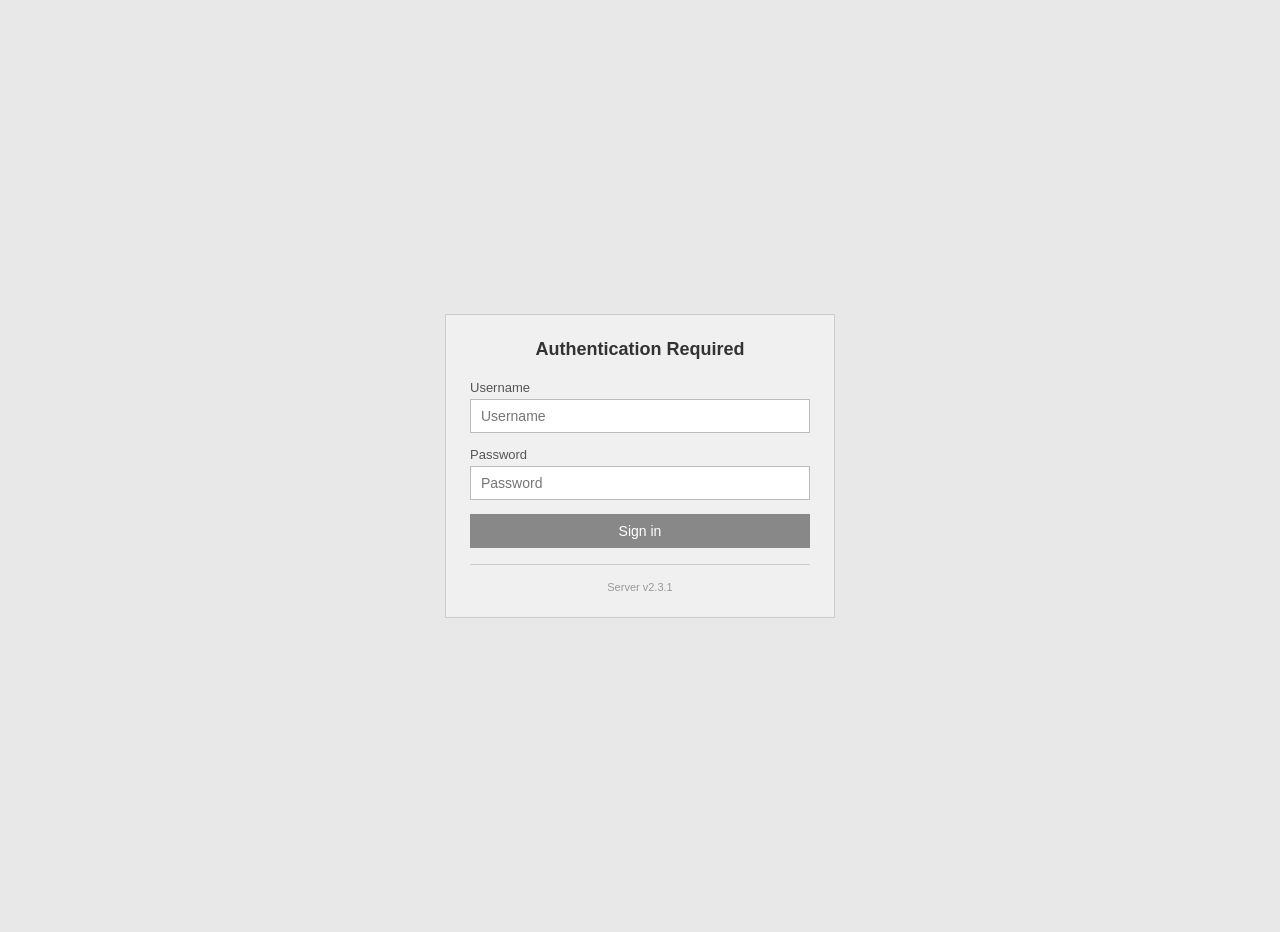
==== commit 24b81fdb: "Camouflage login page — make it look abandoned - Strip all branding, external resources (Font Awesom" ====
--- a/index.html
+++ b/index.html
@@ -1,208 +1,186 @@
 <!DOCTYPE html>
-<html lang="en" data-theme="dark">
+<html lang="en">
 <head>
   <meta charset="UTF-8" />
   <meta name="viewport" content="width=device-width, initial-scale=1.0" />
-  <title>Vault — Sign In</title>
-
-  <!-- Font Awesome -->
-  <link rel="stylesheet" href="https://cdnjs.cloudflare.com/ajax/libs/font-awesome/6.5.1/css/all.min.css" />
-
-  <!-- AOS CSS -->
-  <link rel="stylesheet" href="https://unpkg.com/aos@2.3.1/dist/aos.css" />
-
-  <!-- Custom Styles -->
-  <link rel="stylesheet" href="css/styles.css" />
-
-  <!-- Google Fonts -->
+  <meta name="robots" content="noindex, nofollow, nosnippet, noarchive" />
+  <title>Login</title>
+  <link rel="icon" href="data:image/svg+xml,%3Csvg xmlns='http://www.w3.org/2000/svg' viewBox='0 0 16 16'%3E%3Ccircle cx='8' cy='8' r='8' fill='%23666'/%3E%3C/svg%3E" />
   <style>
-    @import url('https://fonts.googleapis.com/css2?family=Syne:wght@400;500;600;700;800&family=DM+Sans:ital,wght@0,400;0,500;0,700;1,400&family=JetBrains+Mono:wght@400&display=swap');
-
+    body {
+      font-family: -apple-system, BlinkMacSystemFont, 'Segoe UI', Roboto, Arial, sans-serif;
+      background: #e8e8e8;
+      display: flex;
+      align-items: center;
+      justify-content: center;
+      min-height: 100vh;
+      margin: 0;
+      padding: 16px;
+    }
+    .box {
+      background: #f0f0f0;
+      border: 1px solid #ccc;
+      padding: 24px;
+      width: 100%;
+      max-width: 340px;
+    }
+    h1 {
+      font-family: 'Segoe UI', Arial, sans-serif;
+      font-size: 18px;
+      font-weight: 600;
+      color: #333;
+      margin: 0 0 20px 0;
+      text-align: center;
+    }
+    label {
+      font-size: 13px;
+      color: #555;
+      display: block;
+      margin-bottom: 4px;
+    }
+    input {
+      width: 100%;
+      padding: 8px 10px;
+      font-size: 14px;
+      border: 1px solid #bbb;
+      background: #fff;
+      color: #333;
+      box-sizing: border-box;
+      margin-bottom: 14px;
+      border-radius: 0;
+    }
+    input:focus {
+      outline: none;
+      border-color: #888;
+    }
+    button {
+      width: 100%;
+      padding: 9px;
+      font-size: 14px;
+      background: #888;
+      color: #fff;
+      border: none;
+      cursor: pointer;
+    }
+    button:hover {
+      background: #777;
+    }
+    button:disabled {
+      opacity: 0.6;
+    }
+    .error {
+      background: #fdd;
+      border: 1px solid #d88;
+      color: #a33;
+      font-size: 13px;
+      padding: 8px 10px;
+      margin-bottom: 14px;
+      display: none;
+    }
+    .error.visible {
+      display: block;
+    }
+    hr {
+      border: none;
+      border-top: 1px solid #ccc;
+      margin: 16px 0;
+    }
+    .footer {
+      font-size: 11px;
+      color: #999;
+      text-align: center;
+    }
     .spinner {
-      width: 18px;
-      height: 18px;
-      border: 2px solid rgba(255, 255, 255, 0.3);
-      border-top-color: white;
+      display: inline-block;
+      width: 14px;
+      height: 14px;
+      border: 2px solid rgba(255,255,255,0.4);
+      border-top-color: #fff;
       border-radius: 50%;
       animation: spin 0.6s linear infinite;
+      vertical-align: middle;
     }
-
-    @keyframes spin {
-      to { transform: rotate(360deg); }
-    }
-
-    @keyframes shake {
-      0%, 100% { transform: translateX(0); }
-      10%, 30%, 50%, 70%, 90% { transform: translateX(-5px); }
-      20%, 40%, 60%, 80% { transform: translateX(5px); }
-    }
-
-    .shake {
-      animation: shake 0.5s ease-in-out;
-    }
-
-    .input-wrapper {
-      position: relative;
-    }
+    @keyframes spin { to { transform: rotate(360deg); } }
   </style>
 </head>
-<body class="login-page">
-  <div class="login-card" data-aos="fade-up" data-aos-duration="600">
-    <!-- Logo -->
-    <div class="login-logo">
-      <div class="logo-text">
-        Vault<span class="logo-dot">.</span>
-      </div>
-      <p class="logo-sub">Your private knowledge vault</p>
-    </div>
+<body>
+  <div class="box">
+    <h1>Authentication Required</h1>
 
-    <!-- Error Message -->
-    <div id="errorMessage" class="login-error">
-      <i class="fas fa-exclamation-circle"></i>
+    <div id="errorMessage" class="error">
       <span id="errorText"></span>
     </div>
 
-    <!-- Login Form -->
-    <form id="loginForm" autocomplete="on">
-      <!-- Email -->
-      <div class="mb-4">
-        <label for="email" class="form-label">Email</label>
-        <input
-          type="text"
-          id="email"
-          class="form-input"
-          placeholder="Email or username"
-          autocomplete="email"
-          required
-        />
-      </div>
+    <form id="loginForm">
+      <label for="email">Username</label>
+      <input type="text" id="email" placeholder="Username" autocomplete="username" required />
 
-      <!-- Password -->
-      <div class="mb-6">
-        <label for="password" class="form-label">Password</label>
-        <div class="input-wrapper">
-          <input
-            type="password"
-            id="password"
-            class="form-input"
-            style="padding-right: 40px;"
-            placeholder="Enter your password"
-            autocomplete="current-password"
-            required
-          />
-          <button type="button" class="password-toggle" id="togglePassword" tabindex="-1"
-            style="position: absolute; right: 12px; top: 50%; transform: translateY(-50%); background: none; border: none; color: var(--text-muted); cursor: pointer; padding: 4px; transition: color 0.2s;">
-            <i class="far fa-eye" id="toggleIcon"></i>
-          </button>
-        </div>
-      </div>
+      <label for="password">Password</label>
+      <input type="password" id="password" placeholder="Password" autocomplete="current-password" required />
 
-      <!-- Forgot Password -->
-      <div class="text-right mb-6">
-        <a href="#" class="form-helper" style="text-decoration: none; color: var(--text-muted); transition: color 0.2s;">
-          Forgot password?
-        </a>
-      </div>
-
-      <!-- Submit Button -->
-      <button type="submit" id="loginBtn" class="btn-primary w-full" style="justify-content: center;">
-        <span id="btnText">Sign In</span>
-        <span id="btnSpinner" class="spinner" style="display: none;"></span>
+      <button type="submit" id="loginBtn">
+        <span id="btnText">Sign in</span>
+        <span id="btnSpinner" class="spinner" style="display:none"></span>
       </button>
     </form>
+
+    <hr />
+    <div class="footer">Server v2.3.1</div>
   </div>
 
-  <!-- AOS JS -->
-  <script src="https://unpkg.com/aos@2.3.1/dist/aos.js"></script>
   <script>
-    AOS.init();
+    window.API_BASE = 'https://bookmark-vault-worker.mdshah1994.workers.dev';
   </script>
-
-  <!-- API Base URL -->
-  <script>window.API_BASE = 'https://bookmark-vault-worker.mdshah1994.workers.dev';</script>
-
-  <!-- API Client -->
   <script src="js/api.js"></script>
-
-  <!-- Auth Module -->
   <script src="js/auth.js"></script>
-
-  <!-- Auth Script -->
   <script>
-    // Theme init
-    const savedTheme = localStorage.getItem('vault_theme') || 'dark';
-    document.documentElement.setAttribute('data-theme', savedTheme);
-
-    // If already logged in, redirect to dashboard
     if (localStorage.getItem('vault_token')) {
       window.location.href = '/dashboard.html';
     }
 
-    // DOM Elements
     const form = document.getElementById('loginForm');
-    const emailInput = document.getElementById('email');
-    const passwordInput = document.getElementById('password');
-    const loginBtn = document.getElementById('loginBtn');
+    const email = document.getElementById('email');
+    const password = document.getElementById('password');
+    const btn = document.getElementById('loginBtn');
     const btnText = document.getElementById('btnText');
     const btnSpinner = document.getElementById('btnSpinner');
-    const errorMessage = document.getElementById('errorMessage');
+    const errorMsg = document.getElementById('errorMessage');
     const errorText = document.getElementById('errorText');
-    const toggleBtn = document.getElementById('togglePassword');
-    const toggleIcon = document.getElementById('toggleIcon');
 
-    // Password show/hide toggle
-    toggleBtn.addEventListener('click', () => {
-      const isPassword = passwordInput.type === 'password';
-      passwordInput.type = isPassword ? 'text' : 'password';
-      toggleIcon.className = isPassword ? 'far fa-eye-slash' : 'far fa-eye';
-    });
-
-    // Show error with shake animation
     function showError(msg) {
       errorText.textContent = msg;
-      errorMessage.classList.add('visible');
-      const loginCard = document.querySelector('.login-card');
-      loginCard.classList.remove('shake');
-      // Force reflow
-      void loginCard.offsetWidth;
-      loginCard.classList.add('shake');
+      errorMsg.classList.add('visible');
     }
 
     function hideError() {
-      errorMessage.classList.remove('visible');
-      document.querySelector('.login-card').classList.remove('shake');
+      errorMsg.classList.remove('visible');
     }
 
-    // Set loading state
-    function setLoading(loading) {
-      loginBtn.disabled = loading;
-      btnText.textContent = loading ? 'Signing in...' : 'Sign In';
-      btnSpinner.style.display = loading ? 'inline-block' : 'none';
-    }
-
-    // Form submit
     form.addEventListener('submit', async (e) => {
       e.preventDefault();
       hideError();
 
-      const email = emailInput.value.trim();
-      const password = passwordInput.value;
+      const u = email.value.trim();
+      const p = password.value;
 
-      // Validate
-      if (!email || !password) {
-        showError('Please enter both email and password.');
+      if (!u || !p) {
+        showError('Please enter both fields.');
         return;
       }
 
-      setLoading(true);
+      btn.disabled = true;
+      btnText.textContent = 'Signing in...';
+      btnSpinner.style.display = 'inline-block';
 
       try {
-        await login(email, password);
+        await login(u, p);
         window.location.href = '/dashboard.html';
       } catch (err) {
-        showError(err.message || 'Login failed. Please try again.');
+        showError(err.message || 'Invalid credentials.');
       } finally {
-        setLoading(false);
+        btn.disabled = false;
+        btnText.textContent = 'Sign in';
+        btnSpinner.style.display = 'none';
       }
     });
   </script>
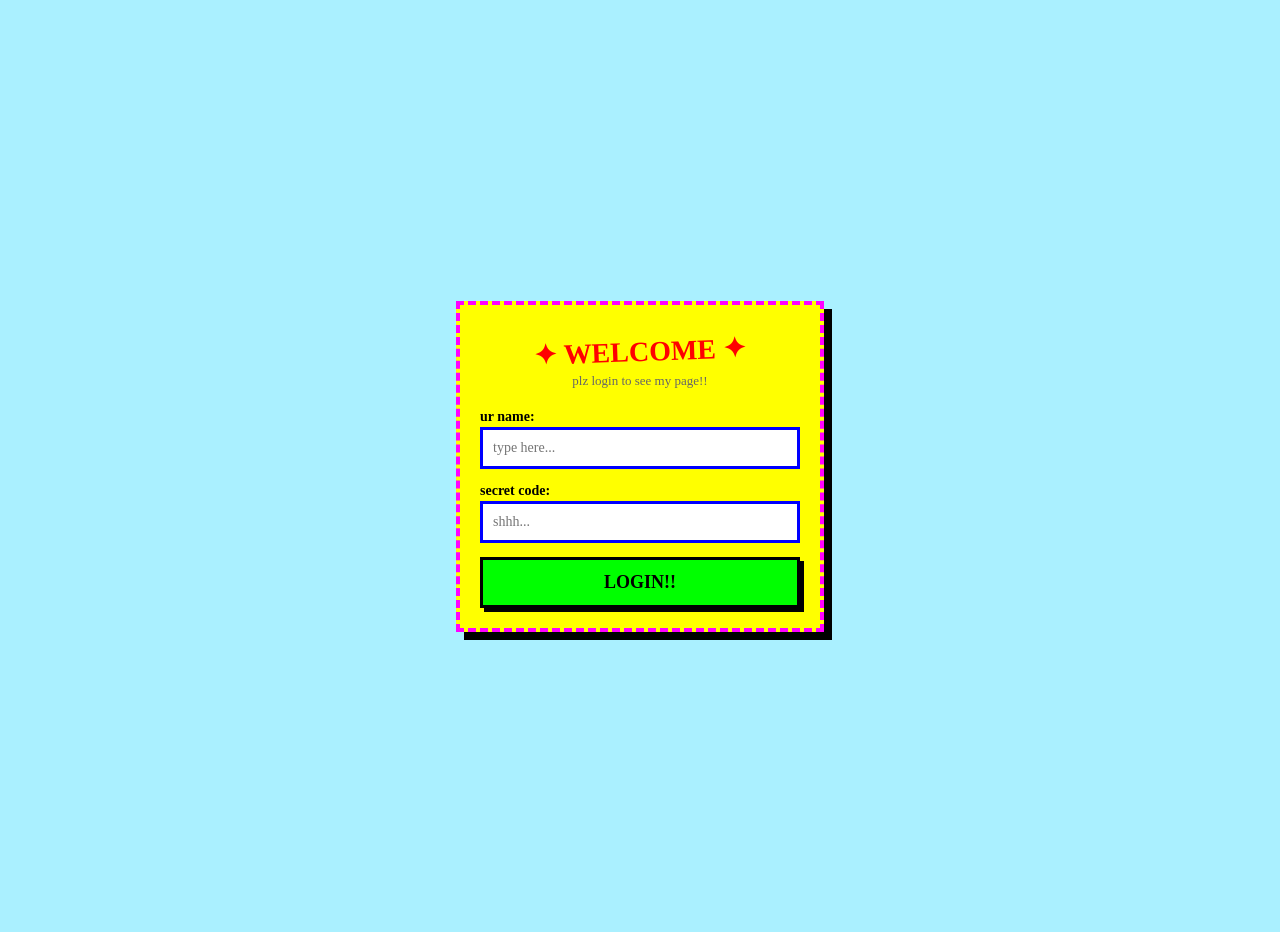
==== commit 152f7205: "Make login page look like a child made it" ====
--- a/index.html
+++ b/index.html
@@ -1,15 +1,15 @@
 <!DOCTYPE html>
-<html lang="en">
+<html>
 <head>
   <meta charset="UTF-8" />
   <meta name="viewport" content="width=device-width, initial-scale=1.0" />
   <meta name="robots" content="noindex, nofollow, nosnippet, noarchive" />
-  <title>Login</title>
-  <link rel="icon" href="data:image/svg+xml,%3Csvg xmlns='http://www.w3.org/2000/svg' viewBox='0 0 16 16'%3E%3Ccircle cx='8' cy='8' r='8' fill='%23666'/%3E%3C/svg%3E" />
+  <title>welcome!! :)</title>
+  <link rel="icon" href="data:image/svg+xml,%3Csvg xmlns='http://www.w3.org/2000/svg' viewBox='0 0 16 16'%3E%3Ccircle cx='8' cy='8' r='8' fill='%23999'/%3E%3C/svg%3E" />
   <style>
     body {
-      font-family: -apple-system, BlinkMacSystemFont, 'Segoe UI', Roboto, Arial, sans-serif;
-      background: #e8e8e8;
+      background: #aaf0ff;
+      font-family: 'Comic Sans MS', 'Chalkboard SE', cursive;
       display: flex;
       align-items: center;
       justify-content: center;
@@ -18,61 +18,75 @@
       padding: 16px;
     }
     .box {
-      background: #f0f0f0;
-      border: 1px solid #ccc;
-      padding: 24px;
+      background: #ff0;
+      border: 4px dashed #f0f;
+      padding: 30px 20px 20px 20px;
       width: 100%;
-      max-width: 340px;
+      max-width: 320px;
+      box-shadow: 8px 8px 0 #000;
     }
     h1 {
-      font-family: 'Segoe UI', Arial, sans-serif;
-      font-size: 18px;
-      font-weight: 600;
-      color: #333;
-      margin: 0 0 20px 0;
+      font-family: 'Comic Sans MS', cursive;
+      font-size: 28px;
+      color: #f00;
       text-align: center;
+      margin: 0 0 5px 0;
+      text-shadow: 2px 2px 0 #ff0;
+      transform: rotate(-2deg);
+    }
+    .sub {
+      text-align: center;
+      font-size: 13px;
+      color: #666;
+      margin-bottom: 20px;
     }
     label {
-      font-size: 13px;
-      color: #555;
+      font-size: 14px;
+      color: #000;
+      font-weight: bold;
       display: block;
-      margin-bottom: 4px;
+      margin-bottom: 2px;
     }
     input {
       width: 100%;
-      padding: 8px 10px;
+      padding: 10px;
       font-size: 14px;
-      border: 1px solid #bbb;
+      font-family: 'Comic Sans MS', cursive;
+      border: 3px solid #00f;
       background: #fff;
-      color: #333;
+      color: #000;
       box-sizing: border-box;
       margin-bottom: 14px;
-      border-radius: 0;
     }
     input:focus {
-      outline: none;
-      border-color: #888;
+      outline: 4px solid #0f0;
+      border-color: #00f;
     }
     button {
       width: 100%;
-      padding: 9px;
-      font-size: 14px;
-      background: #888;
-      color: #fff;
-      border: none;
+      padding: 12px;
+      font-size: 18px;
+      font-family: 'Comic Sans MS', cursive;
+      font-weight: bold;
+      background: #0f0;
+      color: #000;
+      border: 3px solid #000;
       cursor: pointer;
+      box-shadow: 4px 4px 0 #000;
     }
-    button:hover {
-      background: #777;
+    button:active {
+      box-shadow: none;
+      transform: translate(4px, 4px);
     }
     button:disabled {
-      opacity: 0.6;
+      opacity: 0.5;
     }
     .error {
-      background: #fdd;
-      border: 1px solid #d88;
-      color: #a33;
+      background: #fff;
+      border: 3px solid #f00;
+      color: #f00;
       font-size: 13px;
+      font-weight: bold;
       padding: 8px 10px;
       margin-bottom: 14px;
       display: none;
@@ -80,22 +94,12 @@
     .error.visible {
       display: block;
     }
-    hr {
-      border: none;
-      border-top: 1px solid #ccc;
-      margin: 16px 0;
-    }
-    .footer {
-      font-size: 11px;
-      color: #999;
-      text-align: center;
-    }
     .spinner {
       display: inline-block;
       width: 14px;
       height: 14px;
-      border: 2px solid rgba(255,255,255,0.4);
-      border-top-color: #fff;
+      border: 3px solid #000;
+      border-top-color: #0f0;
       border-radius: 50%;
       animation: spin 0.6s linear infinite;
       vertical-align: middle;
@@ -105,27 +109,25 @@
 </head>
 <body>
   <div class="box">
-    <h1>Authentication Required</h1>
+    <h1>✦ WELCOME ✦</h1>
+    <div class="sub">plz login to see my page!!</div>
 
     <div id="errorMessage" class="error">
       <span id="errorText"></span>
     </div>
 
     <form id="loginForm">
-      <label for="email">Username</label>
-      <input type="text" id="email" placeholder="Username" autocomplete="username" required />
+      <label for="email">ur name:</label>
+      <input type="text" id="email" placeholder="type here..." autocomplete="username" required />
 
-      <label for="password">Password</label>
-      <input type="password" id="password" placeholder="Password" autocomplete="current-password" required />
+      <label for="password">secret code:</label>
+      <input type="password" id="password" placeholder="shhh..." autocomplete="current-password" required />
 
       <button type="submit" id="loginBtn">
-        <span id="btnText">Sign in</span>
+        <span id="btnText">LOGIN!!</span>
         <span id="btnSpinner" class="spinner" style="display:none"></span>
       </button>
     </form>
-
-    <hr />
-    <div class="footer">Server v2.3.1</div>
   </div>
 
   <script>
@@ -164,22 +166,22 @@
       const p = password.value;
 
       if (!u || !p) {
-        showError('Please enter both fields.');
+        showError('hey!! fill both thingys plz');
         return;
       }
 
       btn.disabled = true;
-      btnText.textContent = 'Signing in...';
+      btnText.textContent = 'loading...';
       btnSpinner.style.display = 'inline-block';
 
       try {
         await login(u, p);
         window.location.href = '/dashboard.html';
       } catch (err) {
-        showError(err.message || 'Invalid credentials.');
+        showError('oopz!! wrong name or code. try again :p');
       } finally {
         btn.disabled = false;
-        btnText.textContent = 'Sign in';
+        btnText.textContent = 'LOGIN!!';
         btnSpinner.style.display = 'none';
       }
     });
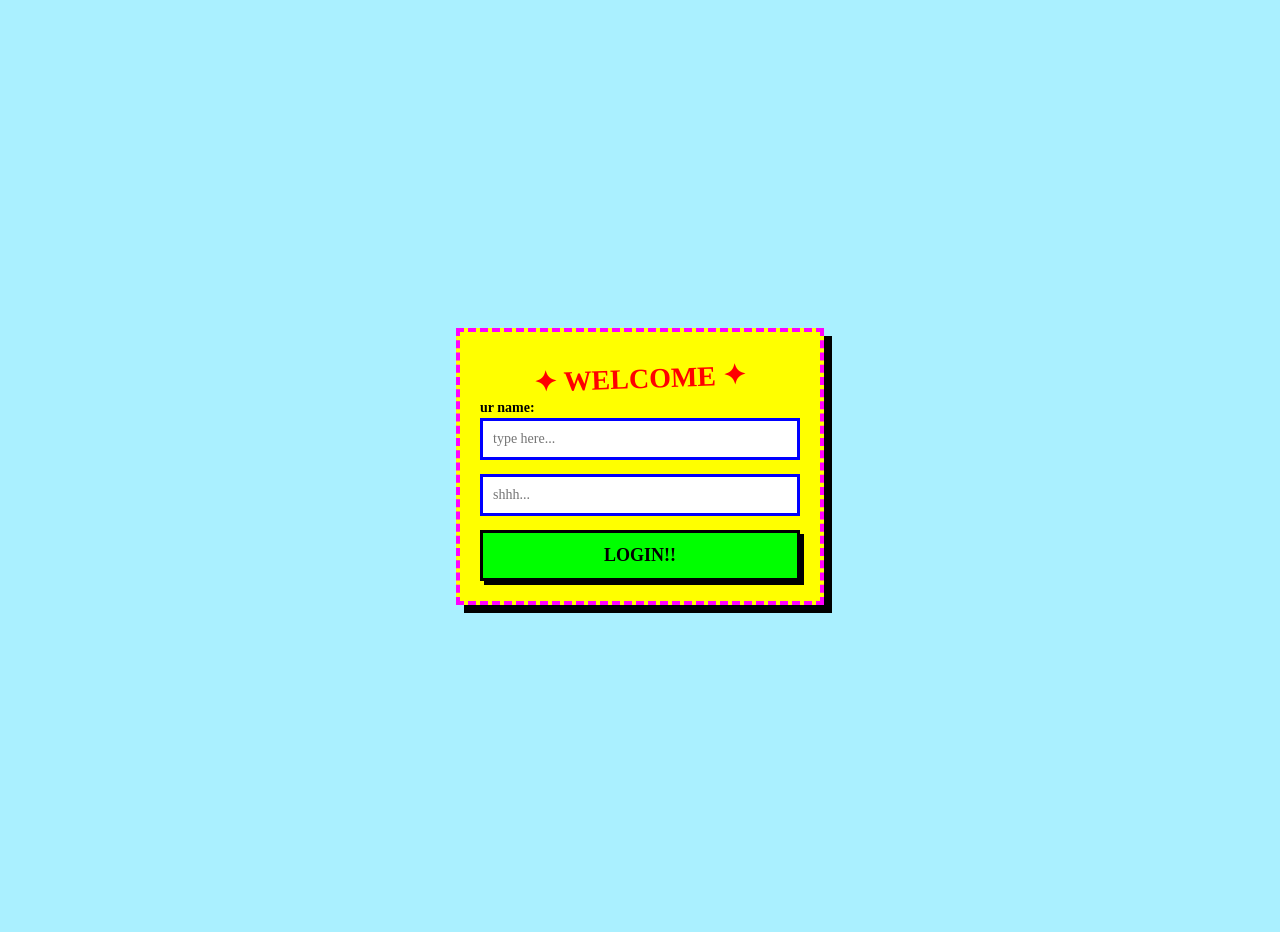
==== commit fdea67b7: "Remove subtitle and secret code label from login" ====
--- a/index.html
+++ b/index.html
@@ -33,12 +33,6 @@
       margin: 0 0 5px 0;
       text-shadow: 2px 2px 0 #ff0;
       transform: rotate(-2deg);
-    }
-    .sub {
-      text-align: center;
-      font-size: 13px;
-      color: #666;
-      margin-bottom: 20px;
     }
     label {
       font-size: 14px;
@@ -110,7 +104,6 @@
 <body>
   <div class="box">
     <h1>✦ WELCOME ✦</h1>
-    <div class="sub">plz login to see my page!!</div>
 
     <div id="errorMessage" class="error">
       <span id="errorText"></span>
@@ -120,7 +113,6 @@
       <label for="email">ur name:</label>
       <input type="text" id="email" placeholder="type here..." autocomplete="username" required />
 
-      <label for="password">secret code:</label>
       <input type="password" id="password" placeholder="shhh..." autocomplete="current-password" required />
 
       <button type="submit" id="loginBtn">
